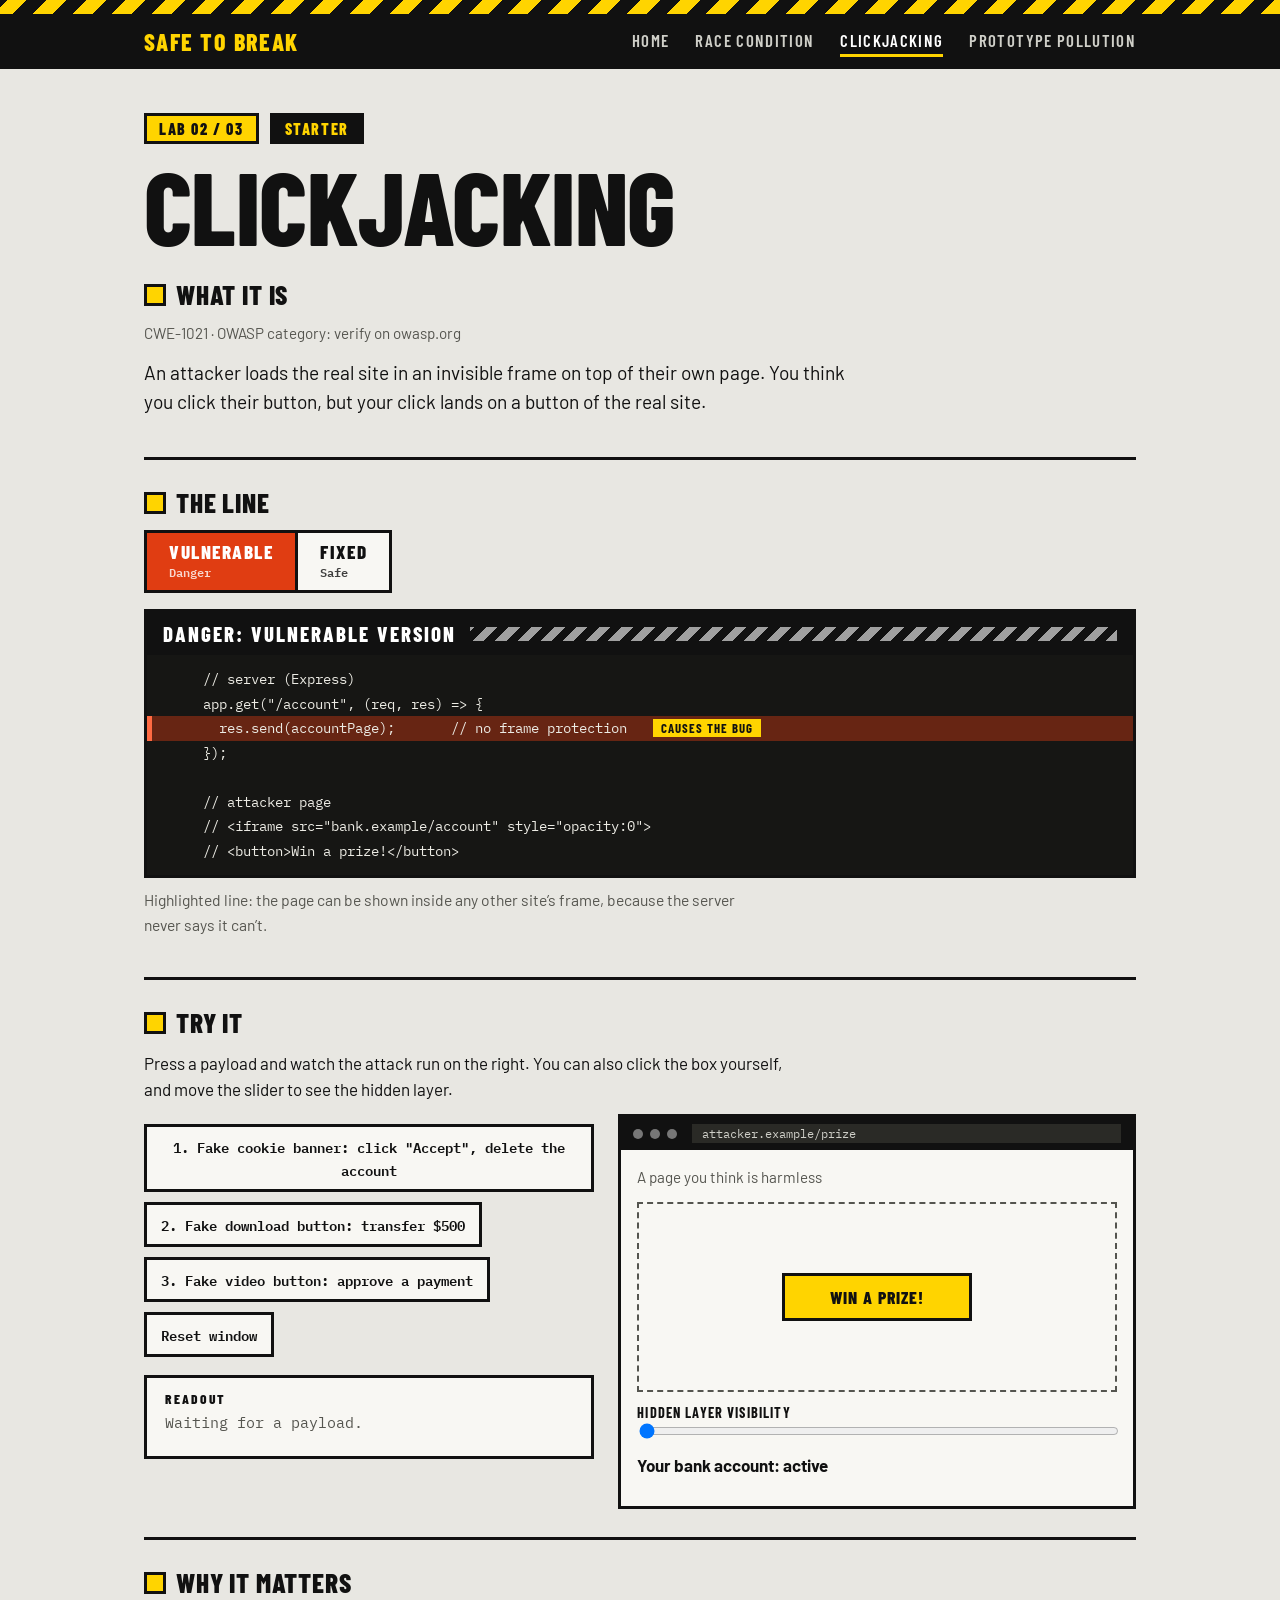
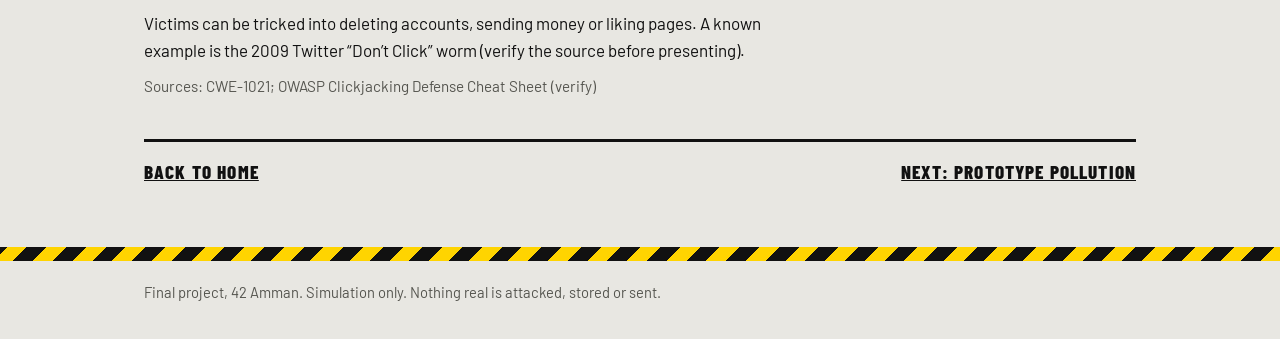
==== click.html @ d5069d15 "add clickjacking page and payloads" ====
<!DOCTYPE html>
<html lang="en">
<head>
<meta charset="utf-8">
<meta name="viewport" content="width=device-width, initial-scale=1">
<title>Clickjacking lab | Safe to break</title>
<link rel="preconnect" href="https://fonts.googleapis.com">
<link href="https://fonts.googleapis.com/css2?family=Barlow:wght@400;600;700&family=Barlow+Condensed:wght@600;700;800&family=IBM+Plex+Mono:wght@400;600&display=swap" rel="stylesheet">
<link rel="stylesheet" href="style.css">
<script src="scripts.js" defer></script>
</head>
<body data-lab="click" data-mode="vuln">
<div class="stripe"></div>
<header class="top"><div>
  <a class="brand" href="index.html">Safe to break</a>
  <a class="l" href="index.html">Home</a>
  <a class="l" href="race.html">Race condition</a>
  <a class="l" href="click.html" aria-current="page">Clickjacking</a>
  <a class="l" href="proto.html">Prototype pollution</a>
</div></header>

<main class="page" id="lab">

  <!-- TITLE -->
  <div class="labhead">
    <span class="plate">Lab 02 / 03</span>
    <span class="plate dark">Starter</span>
    <h1>Clickjacking</h1>
  </div>

  <!-- 1. WHAT IT IS -->
  <section class="block first">
    <h2>What it is</h2>
    <p class="meta">CWE-1021 · OWASP category: verify on owasp.org</p>
    <p class="lead">An attacker loads the real site in an invisible frame on top of their own page. You think you click their button, but your click lands on a button of the real site.</p>
  </section>

  <!-- 2. THE LINE: switch + the two versions of the code -->
  <section class="block">
    <h2>The line</h2>

    <div class="seg">
      <button class="v" id="btn-vuln" aria-pressed="true">Vulnerable<small>Danger</small></button>
      <button class="f" id="btn-fixed" aria-pressed="false">Fixed<small>Safe</small></button>
    </div>

    <div class="code">
      <div class="banner" id="banner">Danger: vulnerable version</div>

      <!-- VULNERABLE CODE -->
      <pre id="code-vuln">
        <div>// server (Express)</div>
        <div>app.get("/account", (req, res) =&gt; {</div>
        <div class="hl">  res.send(accountPage);       // no frame protection <i>causes the bug</i></div>
        <div>});</div>
        <div>&nbsp;</div>
        <div>// attacker page</div>
        <div>// &lt;iframe src="bank.example/account" style="opacity:0"&gt;</div>
        <div>// &lt;button&gt;Win a prize!&lt;/button&gt;</div>
      </pre>

      <!-- FIXED CODE (hidden until the visitor presses "Fixed") -->
      <pre id="code-fixed" hidden>
        <div>// server (Express)</div>
        <div>app.get("/account", (req, res) =&gt; {</div>
        <div class="hl">  res.set("X-Frame-Options", "DENY");   // refuse frames <i>the fix</i></div>
        <div>  res.send(accountPage);</div>
        <div>});</div>
        <div>&nbsp;</div>
        <div>// attacker page</div>
        <div>// &lt;iframe src="bank.example/account" style="opacity:0"&gt;</div>
        <div>// &lt;button&gt;Win a prize!&lt;/button&gt;</div>
      </pre>
    </div>

    <p class="cap" id="why-vuln">Highlighted line: the page can be shown inside any other site’s frame, because the server never says it can’t.</p>
    <p class="cap" id="why-fixed" hidden>Highlighted line: this header tells the browser never to show the page in a frame. This demo simulates the browser’s reaction, because GitHub Pages cannot send real headers.</p>
  </section>

  <!-- 3. TRY IT: payload buttons + readout (left) and the attacker's website window (right) -->
  <section class="block">
    <h2>Try it</h2>
    <p id="hint">Press a payload and watch the attack run on the right. You can also click the box yourself, and move the slider to see the hidden layer.</p>

    <div class="try">

      <div>
        <div class="btns">
          <button id="p-cookie">1. Fake cookie banner: click "Accept", delete the account</button>
          <button id="p-download">2. Fake download button: transfer $500</button>
          <button id="p-video">3. Fake video button: approve a payment</button>
          <button id="reset">Reset window</button>
        </div>
        <div class="out" id="out">Waiting for a payload.</div>
      </div>

      <!-- the attacker's website, shown as a small browser window -->
      <div class="win">
        <div class="tb"><i></i><i></i><i></i><span>attacker.example/prize</span></div>
        <div class="body">
          <p class="meta">A page you think is harmless</p>

          <!-- the stage: three layers stacked on top of each other -->
          <div class="stage" id="stage">
            <!-- the fake mouse cursor that "clicks" for the victim -->
            <div class="cursor" id="cursor"></div>
            <!-- bottom layer: what you SEE -->
            <div class="layer">
              <button class="wbtn" id="prize">Win a prize!</button>
            </div>
            <!-- top layer, vulnerable version: the real bank page, invisible, on top of the prize button -->
            <div class="layer over" id="over-vuln">
              <span class="cap2">bank.example/account (hidden frame)</span>
              <button class="wbtn danger" id="delete">Delete my account</button>
            </div>
            <!-- top layer, fixed version: the browser refuses to show the bank page -->
            <div class="layer over" id="over-fixed" hidden>
              <span class="cap2 mid">bank.example refused to connect<br>X-Frame-Options: DENY</span>
            </div>
          </div>

          <label class="rng">Hidden layer visibility
            <input type="range" id="slider" min="0" max="100" value="0">
          </label>
          <p class="state" id="state">Your bank account: active</p>
        </div>
      </div>

    </div>
  </section>

  <!-- 4. WHY IT MATTERS -->
  <section class="block">
    <h2>Why it matters</h2>
    <p>Victims can be tricked into deleting accounts, sending money or liking pages. A known example is the 2009 Twitter “Don’t Click” worm (verify the source before presenting).</p>
    <p class="meta">Sources: CWE-1021; OWASP Clickjacking Defense Cheat Sheet (verify)</p>
  </section>

  <div class="pager">
    <a href="index.html">Back to home</a>
    <a href="proto.html">Next: Prototype pollution</a>
  </div>

</main>

<div class="stripe"></div>
<p class="foot" style="margin-top:20px">Final project, 42 Amman. Simulation only. Nothing real is attacked, stored or sent.</p>

</body>
</html>
---- style.css ----
:root{
    --bg:#e8e7e2;
    --paper:#f8f7f3;
    --ink:#111;
    --mute:#55554f;
    --yel:#ffd400;
    --bad:#e03d12;
    --good:#0f8a55;
    --accent:var(--ink);
    --cond:"Barlow Condensed","Arial Narrow",sans-serif;
    --mono:"IBM Plex Mono",ui-monospace,Consolas,monospace
}

*{
    box-sizing:border-box
}
body{
    margin:0;
    background:var(--bg);
    color:var(--ink);
    font:17px/1.55 Barlow,system-ui,sans-serif
}

a{
    color:inherit
}
/*------------------------------NAVIGATION BAR------------------------------*/
/*STRIPES IN THE TOP OF THE PAGES */
.stripe{
    height:14px;
    background:repeating-linear-gradient(-45deg,var(--yel) 0 14px,#111 14px 28px)
}

/*NAVIGATION BAR CONTAINER*/
.top{
    background:#111;
    color:#fff
}

/*STYLE FOR DIV*/
.top div{
    max-width:1040px;
    margin:auto;
    padding:12px 24px;display:flex;
    gap:26px;
    align-items:center;
    flex-wrap:wrap
}

/*LOGO STYLE*/
.brand{
    font:800 1.5rem var(--cond);
    text-transform:uppercase;
    letter-spacing:.06em;
     color:var(--yel);
    text-decoration:none;
    margin-right:auto
}

/*STYLE FOR A*/
.top a.l{
    font:600 1.05rem var(--cond);
    text-transform:uppercase;
    letter-spacing:.08em;
    text-decoration:none;/*to remove the blue and underline for lins */
    color:#cfcfc8;
    padding:4px 0;
    border-bottom:3px solid transparent
}

/*HIGHLIGHT AND YELLOW LINE UNDER NAVIGATION BAR*/
.top a.l:hover,.top a.l[aria-current=page]{
    color:#fff;
    border-color:var(--yel)
}
/*------------------------------NAVIGATION BAR------------------------------*/

.page{
    max-width:1040px;
    margin:auto;
    padding:44px 24px 64px
}

/*------------------------------HEADER------------------------------*/
h1{
    font:800 clamp(3rem,9vw,6.4rem)/.92 var(--cond);
    text-transform:uppercase;
    letter-spacing:-.005em;
    margin:0 0 20px
}

/**/
mark{
    background:var(--yel);
    color:#111;
    padding:0 .14em;
    -webkit-box-decoration-break:clone;
    box-decoration-break:clone
}

h2{
    font:800 1.7rem/1.1 var(--cond);
    text-transform:uppercase;
    letter-spacing:.03em;
    margin:0 0 12px;display:flex;
    align-items:center;gap:10px
}

h2::before{
    content:"";
    width:16px;
    height:16px;
    background:var(--yel);
    border:3px solid #111;
    flex:none
}

p{
    margin:0 0 12px;
    max-width:66ch
}

/**/
.lead{
    font-size:1.2rem
}

.meta{
    color:var(--mute);
    font-size:.95rem
}

.plate{
    display:inline-block;
    background:var(--yel);
    border:3px solid #111;
    font:800 1rem var(--cond);
    text-transform:uppercase;
    letter-spacing:.1em;
    padding:3px 12px;
    margin:0 8px 14px 0
}

.plate.dark{
    background:#111;
    color:var(--yel)
}

.hero{
    display:grid;
    grid-template-columns:1.1fr 1fr;
    gap:44px;align-items:center;
    margin-bottom:60px
}

.btn{
    display:inline-block;
    background:#111;
    color:var(--yel);
    text-decoration:none;
    font:800 1.2rem var(--cond);
    text-transform:uppercase;
    letter-spacing:.08em;
    padding:12px 26px;
    border:3px solid #111;
    margin-top:8px
}

.btn:hover{
    background:var(--yel);
    color:#111
}
/*------------------------------HEADER------------------------------*/

.code{
    background:#161614;
    color:#ecebe4;
    border:3px solid #111
}

.banner{
    display:flex;
    align-items:center;
    gap:14px;padding:9px 16px;
    background:var(--accent);
    color:#fff;font:800 1.3rem var(--cond);
    text-transform:uppercase;
    letter-spacing:.1em
}

.banner::after{
    content:"";
    flex:1;
    height:14px;
    background:repeating-linear-gradient(-45deg,rgba(255,255,255,.6) 0 8px,transparent 8px 16px)
}

.banner.warn{
    background:var(--yel);
    color:#111
}

.banner.warn::after{
    background:repeating-linear-gradient(-45deg,#111 0 8px,transparent 8px 16px)
}

pre{
    margin:0;
    padding:12px 0;
    overflow-x:auto;
    font:14px/1.75 var(--mono)
}

pre div{
    padding:0 16px 0 0;
    white-space:pre
}

pre div::before{
    content:attr(data-n);
    display:inline-block;
    width:3em;text-align:right;
    margin-right:14px;
    opacity:.4
}

pre div.hl{
    background:rgba(224,61,18,.4);
    box-shadow:inset 5px 0 0 #ff6a42
}

body[data-mode=fixed] pre div.hl{
    background:rgba(15,138,85,.42);
    box-shadow:inset 5px 0 0 #2fd18a
}

pre div.add{
    background:rgba(15,138,85,.38);
    box-shadow:inset 5px 0 0 #2fd18a
}

pre div.del{
    background:rgba(224,61,18,.4);
    box-shadow:inset 5px 0 0 #ff6a42;
    text-decoration:line-through;
    text-decoration-color:rgba(255,255,255,.4)
}

pre div.hl i{
    font:700 .8rem var(--cond);
    text-transform:uppercase;
    letter-spacing:.08em;
    font-style:normal;
    margin-left:18px;
    padding:1px 8px;
    background:var(--yel);
    color:#111
}

.cap{
    color:var(--mute);
    margin-top:10px;
    font-size:.98rem
}

.steps{
    display:grid;
    grid-template-columns:repeat(4,1fr);
    gap:0;border:3px solid #111;
    background:var(--paper);
    margin:0 0 60px;padding:0;
    list-style:none;
    counter-reset:s
}

.steps li{
    padding:18px;
    border-left:3px solid #111;
    counter-increment:s;
    font-weight:700;
    font-size:1.05rem
}

.steps li:first-child{
    border-left:0
}

.steps li::before{
    content:"0" counter(s);
    display:block;
    font:800 3rem/1 var(--cond);
    color:var(--yel);
    -webkit-text-stroke:2px #111;
    margin-bottom:6px
}

.list{
    border-top:3px solid #111;
    margin-bottom:44px
}

.row{display:grid;
    grid-template-columns:110px 1.1fr 2fr 110px 100px;
    gap:18px;
    align-items:center;
    padding:18px 10px;
    border-bottom:3px solid #111;
    text-decoration:none
}

.row:hover{
    background:var(--yel)
}

.row .no{
    font:800 2rem/1 var(--cond);
    text-transform:uppercase
}

.row b{
    font:800 1.6rem/1.1 var(--cond);
    text-transform:uppercase;
    letter-spacing:.02em
}

.row span{
    color:var(--mute);
    font-size:1rem
}

.row:hover span{
    color:#111
}

.row em{
    font:800 .95rem var(--cond);
    font-style:normal;
    text-transform:uppercase;
    letter-spacing:.1em;
    text-align:center;
    padding:3px 8px;
    background:var(--good);
    color:#fff
}

.row em.ch{
    background:#111;
    color:var(--yel)
}
.row .st{
    font:800 1rem var(--cond);
    font-style:normal;
    text-transform:uppercase;
    letter-spacing:.08em;
    text-align:right;
    color:var(--mute)
}

.row .st.done{
    color:var(--good)
}

.row .st.half{
    color:var(--bad)
}

.row:hover .st{
    color:#111
}

.prog{
    display:flex;
    justify-content:space-between;
    align-items:baseline;
    gap:12px
}

.labhead{
    margin-bottom:10px
}

.block{
    padding:28px 0;
    border-top:3px solid #111
}

.block.first{
    border-top:0;
    padding-top:8px
}

.seg{
    display:inline-flex;
    border:3px solid #111;
    margin-bottom:16px;
    background:var(--paper)
}

.seg button{
    border:0;
    background:transparent;
    color:#111;
    padding:8px 22px;
    font:800 1.2rem var(--cond);
    text-transform:uppercase;
    letter-spacing:.08em;
    cursor:pointer;
    text-align:left;
    line-height:1.1
}

.seg button small{
    display:block;
    font:600 .75rem var(--mono);
    letter-spacing:0;
    text-transform:none;
    opacity:.8
}

.seg button+button{
    border-left:3px solid #111
}

.seg button[aria-pressed=true].v{
    background:var(--bad);
    color:#fff
}

.seg button[aria-pressed=true].f{
    background:var(--good);
    color:#fff
}

.btns{
    display:flex;
    gap:10px;
    flex-wrap:wrap;
    margin:10px 0 18px
}

.btns button{
    border:3px solid #111;
    background:var(--paper);
    color:#111;
    padding:8px 14px;
    font:600 13.5px var(--mono);
    cursor:pointer
}

.btns button:hover{
    background:var(--yel)
}

.btns button:active{
    transform:translateY(2px)
}

.out{
    border:3px solid #111;
    background:var(--paper);
    padding:12px 18px 14px;
    min-height:84px;
    color:var(--mute);
    font-family:var(--mono);
    font-size:.95rem
}

.out::before{
    content:"Readout";
    display:block;
    font:800 .85rem var(--cond);
    letter-spacing:.14em;
    text-transform:uppercase;
    color:#111;
    margin-bottom:4px
}

.out.bad{
    background:var(--bad);
    color:#fff;
    border-color:#111
}

.out.bad::before{
    color:var(--yel)
}

.out.good{
    background:var(--good);
    color:#fff
}

.out.good::before{
    color:#d9ffe9
}

.out b{
    display:block;
    font:800 1.3rem var(--cond);
    letter-spacing:.04em;
    text-transform:uppercase
}

.pager{
    display:flex;
    justify-content:space-between;
    gap:16px;
    border-top:3px solid #111;
    padding-top:18px;
    font:800 1.2rem var(--cond);
    text-transform:uppercase;
    letter-spacing:.06em
}

.foot{
    max-width:1040px;
    margin:auto;
    padding:0 24px 36px;
    color:var(--mute);
    font-size:.92rem
}

a:focus-visible,button:focus-visible{
    outline:4px solid #2a5bd7;
    outline-offset:3px
}

@media(max-width:800px){
    .hero{grid-template-columns:1fr}
    .steps{grid-template-columns:1fr 1fr}
    .steps li:nth-child(3){border-left:0}
    .steps li:nth-child(n+3){border-top:3px solid #111}
    .row{grid-template-columns:1fr;gap:6px}
    .row .st{text-align:left}}
@media(prefers-reduced-motion:reduce){*{transition:none!important}}

/*---------------------------------------------------RACE CONDITION --------------------------------------------------*/

/*LAYOUT: BUTTONS AND READOUT ON THE LEFT, FAKE SHOP WINDOW ON THE RIGHT*/
.try{
    display:grid;
    grid-template-columns:1fr 1.15fr;
    gap:24px;
    align-items:start
}


/*FAKE BROWSER WINDOW*/
.win{
    border:3px solid #111;
    background:var(--paper);
    min-width:0
}

.win .tb{
    display:flex;
    align-items:center;
    gap:7px;
    background:#111;
    color:#cfcfc8;
    padding:7px 12px;
    font:12px var(--mono)
}

.win .tb i{
    width:10px;
    height:10px;
    border-radius:50%;
    background:#777;
    flex:none
}

.win .tb span{
    flex:1;
    background:#2a2a26;
    padding:2px 10px;
    margin-left:8px;
    overflow:hidden;
    text-overflow:ellipsis;
    white-space:nowrap
}

.win .body{
    padding:16px;
    min-height:330px
}


/*NUMBERS (BALANCE / TOTAL) AND WINDOW BUTTONS*/
.stats{
    display:flex;
    gap:22px;
    flex-wrap:wrap;
    margin:8px 0 12px
}

.stat small{
    display:block;
    font:700 .75rem var(--cond);
    text-transform:uppercase;
    letter-spacing:.12em;
    color:var(--mute)
}

.stat b{
    font:800 2.2rem/1.05 var(--cond);
    display:block
}

.stat.alert b{
    color:var(--bad)
}

.wbtn{
    border:3px solid #111;
    background:var(--yel);
    color:#111;
    font:800 1.1rem var(--cond);
    text-transform:uppercase;
    letter-spacing:.06em;
    padding:8px 18px;
    cursor:pointer
}

.wbtn:active{
    transform:translateY(2px)
}

.wbtn.danger{
    background:var(--bad);
    color:#fff
}


/*REQUEST LOG UNDER THE CART*/
.log{
    font:12.5px/1.5 var(--mono);
    margin:12px 0 0;
    padding:0;
    list-style:none;
    max-height:150px;
    overflow:auto
}

.log li{
    padding:3px 0;
    border-top:1px dashed var(--mute)
}


/*SHOP: PROMO BANNER, CART ITEMS, COUPON BOX, DISCOUNT LINES*/
.promo{
    background:var(--yel);
    color:#111;
    font-weight:700;
    padding:6px 10px;
    margin-bottom:10px;
    text-align:center
}

.cart{
    list-style:none;
    margin:0 0 10px;
    padding:0
}

.cart li{
    display:flex;
    justify-content:space-between;
    padding:6px 0;
    border-bottom:1px solid var(--mute)
}

.coup{
    display:flex;
    gap:8px;
    margin:10px 0
}

.coup input{
    flex:1;
    min-width:0;
    font:14px var(--mono);
    padding:8px;
    border:3px solid #111;
    background:var(--paper);
    color:var(--ink)
}

.disc div{
    color:var(--good);
    font-weight:700
}

.disc.alert div{
    color:var(--bad)
}


/*ON SMALL SCREENS: PUT THE WINDOW UNDER THE BUTTONS*/
@media(max-width:800px){
    .try{grid-template-columns:1fr}
}

/*ALLOWS THE CODE LINES IN THE HTML TO BE WRITTEN ON SEPARATE LINES WITHOUT EXTRA BLANK LINES*/
pre{
    white-space:normal
}
/*------------------------------CLICKJACKING WINDOW (paste at the end of your CSS)------------------------------*/
/* This lab also uses the window styles from the race page (.try, .win, .tb, .body, .wbtn, .wbtn.danger),
   so those must already be in your CSS. Only the NEW parts are here. */

/*ELEMENTS WITH THE "hidden" ATTRIBUTE MUST REALLY DISAPPEAR (even if a class gives them display:grid)*/
[hidden]{
    display:none !important
}

/*THE STAGE: the area where the attacker page and the hidden bank page are stacked*/
.stage{
    position:relative;
    height:190px;
    border:2px dashed var(--mute);
    margin:8px 0 12px
}

/*EVERY LAYER COVERS THE WHOLE STAGE, WITH ITS BUTTON IN THE MIDDLE*/
.stage .layer{
    position:absolute;
    inset:0;
    display:grid;
    place-items:center
}

/*BOTH BUTTONS HAVE THE SAME SIZE, SO THE HIDDEN ONE SITS EXACTLY ON THE PRIZE BUTTON*/
.stage .wbtn{
    width:190px;
    height:48px;
    padding:0
}

/*THE HIDDEN LAYER: invisible at first (opacity 0). The slider changes the opacity*/
.over{
    opacity:0;
    background:#fff
}

/*SMALL LABEL AT THE TOP OF THE HIDDEN LAYER*/
.over .cap2{
    position:absolute;
    top:8px;
    left:10px;
    font:11px var(--mono);
    color:#111
}

/*THE "REFUSED TO CONNECT" TEXT IS CENTERED*/
.over .mid{
    top:50%;
    left:0;
    right:0;
    transform:translateY(-50%);
    text-align:center
}

/*FIXED VERSION: the layer is empty, so clicks go through it to the prize button underneath*/
#over-fixed{
    pointer-events:none
}

/*THE SLIDER AND ITS LABEL*/
.rng{
    display:block;
    font:700 .9rem var(--cond);
    text-transform:uppercase;
    letter-spacing:.08em;
    margin:6px 0 10px
}

.rng input[type=range]{
    width:100%
}

/*THE BANK ACCOUNT STATUS TEXT UNDER THE STAGE*/
.state{
    font-weight:700
}

.state.deleted{
    color:var(--bad)
}

/*------------------------------CLICKJACKING PAYLOADS (add under your clickjacking CSS)------------------------------*/

/*PAYLOAD 2 (UI REDRESSING): the hidden button grows to cover the WHOLE stage*/
.stage .over.full .wbtn{
    width:100%;
    height:100%
}

/*THE FAKE MOUSE CURSOR THAT CLICKS FOR THE VISITOR (invisible until a payload runs)*/
.cursor{
    position:absolute;
    left:6%;
    top:88%;
    width:16px;
    height:22px;
    background:#111;
    clip-path:polygon(0 0,0 100%,30% 78%,48% 100%,62% 92%,45% 70%,80% 70%);
    opacity:0;
    z-index:5;
    pointer-events:none;
    transition:left .8s ease,top .8s ease,opacity .2s
}

.cursor.show{
    opacity:1
}
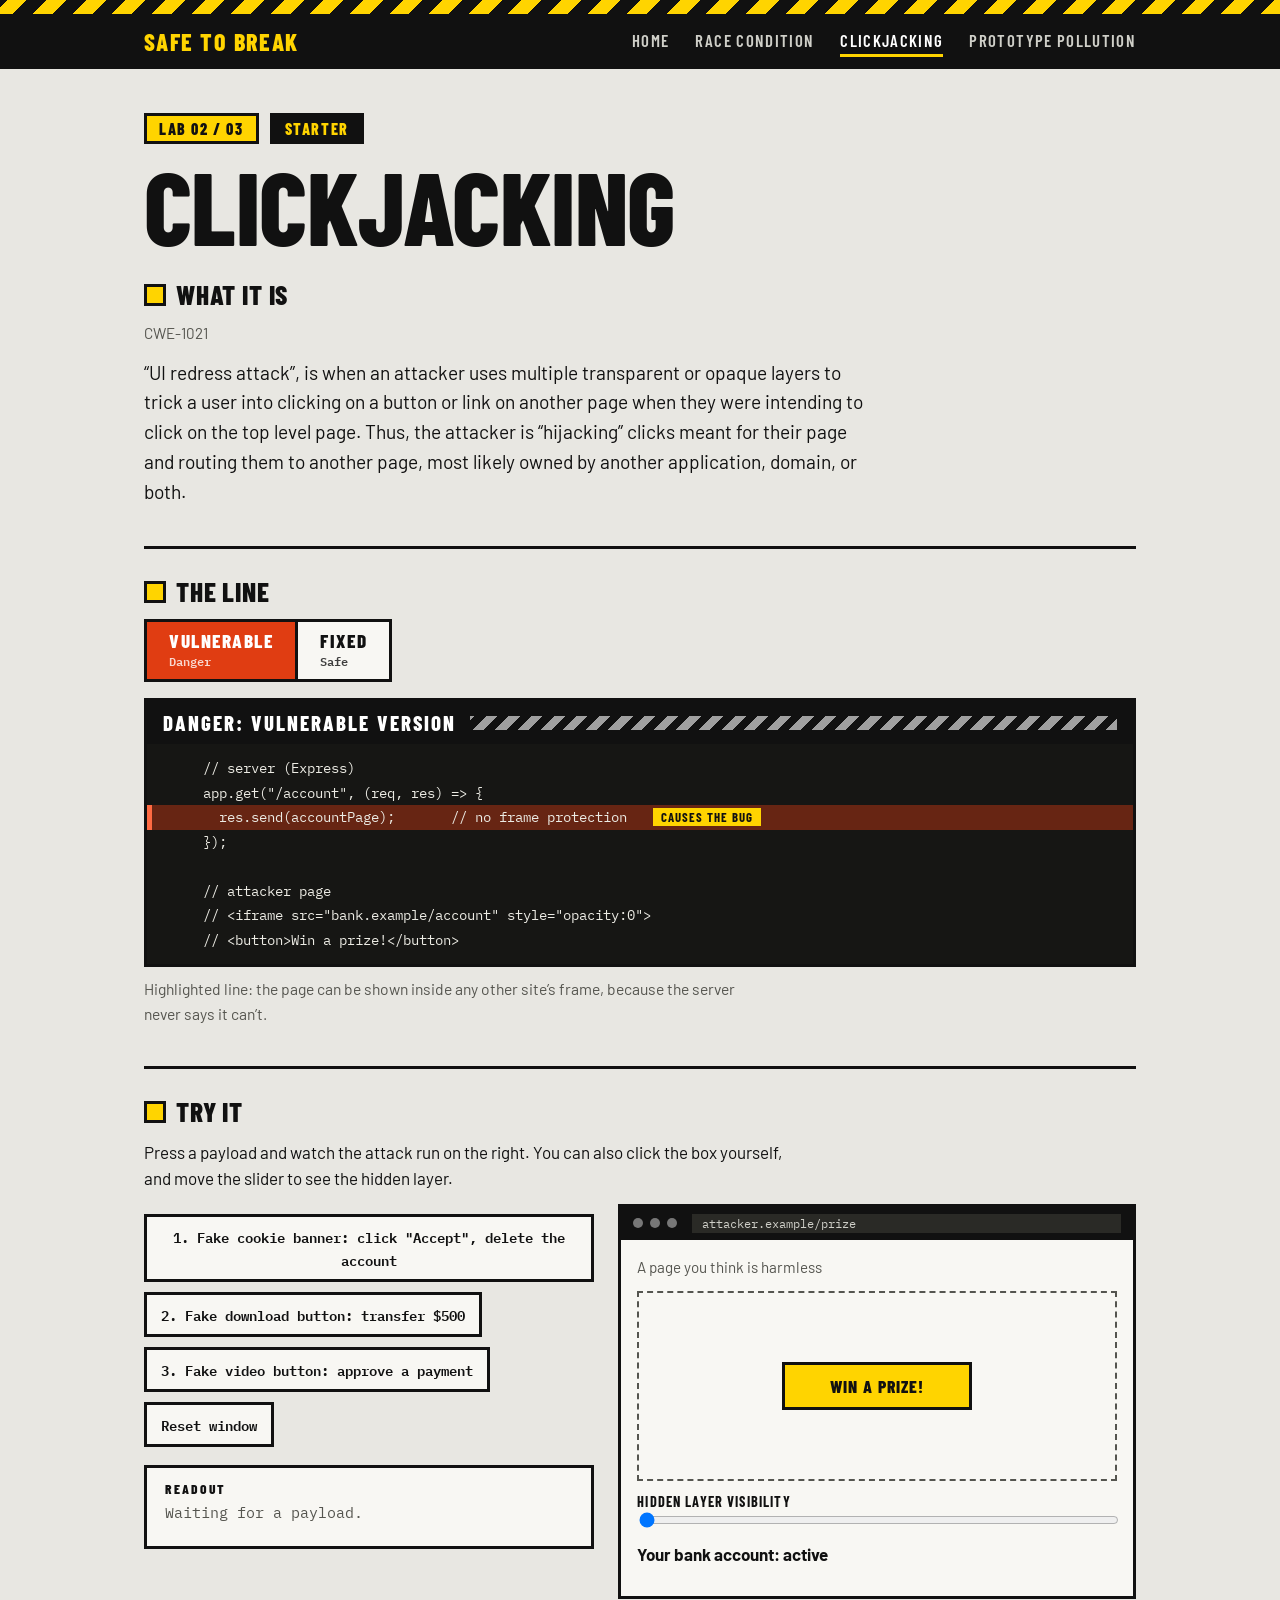
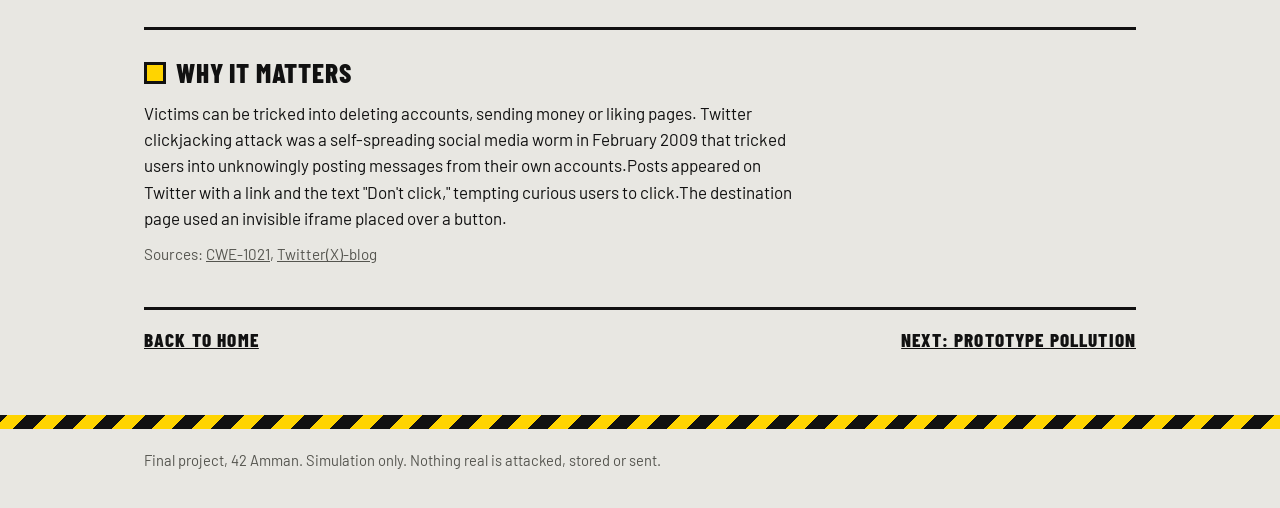
==== commit 8d308dbe: "Update click.html with detailed explanations" ====
--- a/click.html
+++ b/click.html
@@ -31,8 +31,8 @@
   <!-- 1. WHAT IT IS -->
   <section class="block first">
     <h2>What it is</h2>
-    <p class="meta">CWE-1021 · OWASP category: verify on owasp.org</p>
-    <p class="lead">An attacker loads the real site in an invisible frame on top of their own page. You think you click their button, but your click lands on a button of the real site.</p>
+    <p class="meta"><a link= "https://cwe.mitre.org/data/definitions/1021.html">CWE-1021</a> </p>
+    <p class="lead"> “UI redress attack”, is when an attacker uses multiple transparent or opaque layers to trick a user into clicking on a button or link on another page when they were intending to click on the top level page. Thus, the attacker is “hijacking” clicks meant for their page and routing them to another page, most likely owned by another application, domain, or both.</p>
   </section>
 
   <!-- 2. THE LINE: switch + the two versions of the code -->
@@ -132,8 +132,8 @@
   <!-- 4. WHY IT MATTERS -->
   <section class="block">
     <h2>Why it matters</h2>
-    <p>Victims can be tricked into deleting accounts, sending money or liking pages. A known example is the 2009 Twitter “Don’t Click” worm (verify the source before presenting).</p>
-    <p class="meta">Sources: CWE-1021; OWASP Clickjacking Defense Cheat Sheet (verify)</p>
+    <p>Victims can be tricked into deleting accounts, sending money or liking pages.  Twitter clickjacking attack was a self-spreading social media worm in February 2009 that tricked users into unknowingly posting messages from their own accounts.Posts appeared on Twitter with a link and the text "Don't click," tempting curious users to click.The destination page used an invisible iframe placed over a button.</p>
+    <p class="meta">Sources: <a href="https://cwe.mitre.org/data/definitions/1021.html">CWE-1021</a>, <a href= "https://blog.x.com/en/company/clickjacking-blocked">Twitter(X)-blog</a></p>
   </section>
 
   <div class="pager">
--- a/style.css
+++ b/style.css
@@ -814,4 +814,54 @@
 
 .cursor.show{
     opacity:1
+}
+
+/*------------------------------PROTOTYPE POLLUTION WINDOW (paste at the end of style.css)------------------------------*/
+/* This lab also uses the window styles from the other labs (.try, .win, .tb, .body, .state, [hidden]),
+   so those must already be in your CSS. Only the NEW parts are here. */
+
+/*THE TWO BOXES: ADMIN CONTROL PANEL AND VIP FEATURES*/
+.panels{
+    display:grid;
+    grid-template-columns:1fr 1fr;
+    gap:10px;
+    margin:10px 0 14px
+}
+
+/*LOCKED BOX (grey)*/
+.panel{
+    border:3px solid #111;
+    background:var(--bg);
+    color:var(--mute);
+    padding:10px 12px
+}
+
+.panel b{
+    display:block;
+    font:800 1.1rem var(--cond);
+    text-transform:uppercase;
+    letter-spacing:.04em
+}
+
+.panel span{
+    font:600 .85rem var(--mono)
+}
+
+/*UNLOCKED BOX (red, because the visitor should not have access)*/
+.panel.open{
+    background:var(--bad);
+    color:#fff
+}
+
+/*SMALL CODE-LIKE LINES UNDER THE BOXES*/
+.mono{
+    font:12.5px/1.5 var(--mono);
+    margin:0 0 6px;
+    max-width:none;
+    overflow-wrap:anywhere
+}
+
+/*ON SMALL SCREENS: ONE BOX PER LINE*/
+@media(max-width:800px){
+    .panels{grid-template-columns:1fr}
 }
